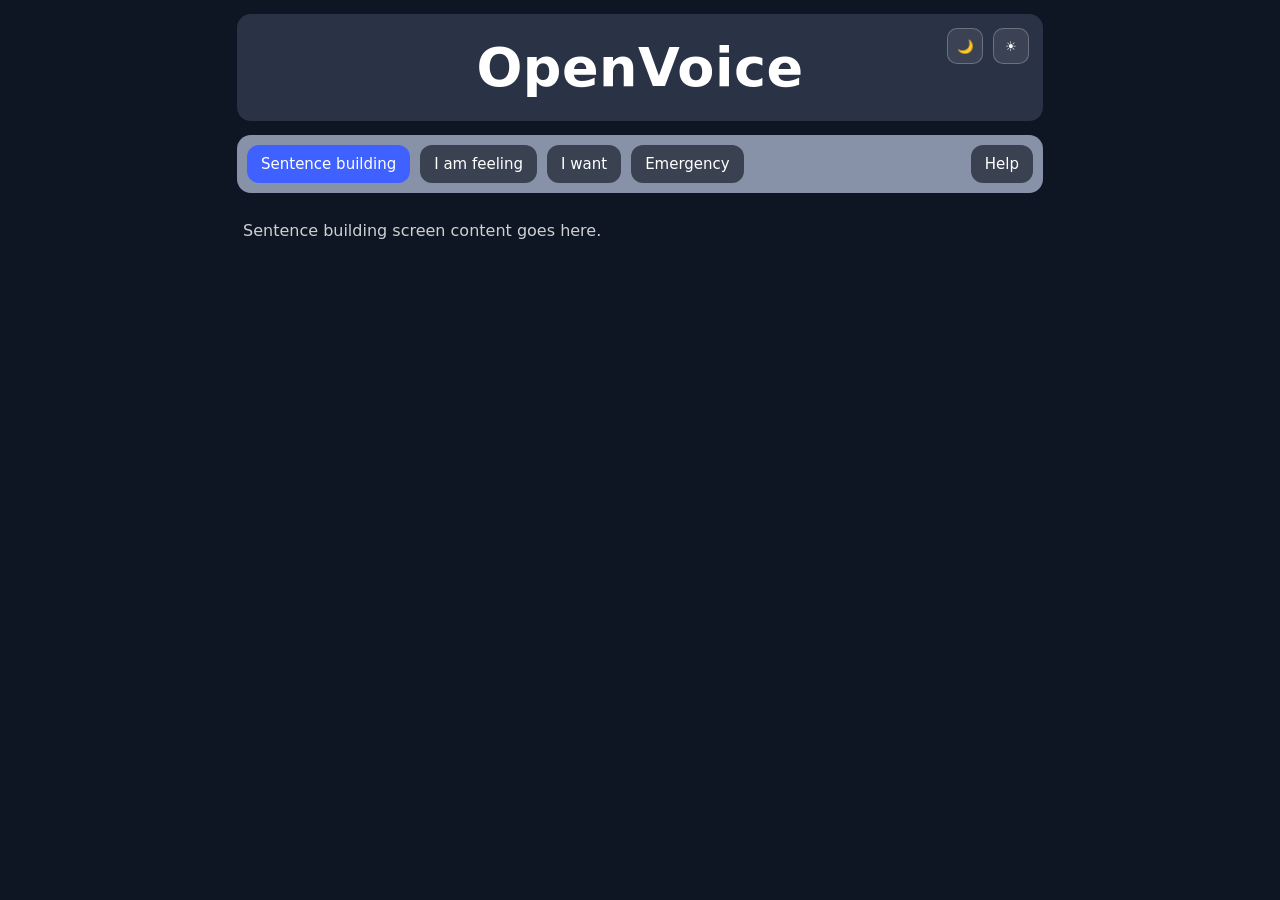
==== index.html @ fa7435d7 "Update index.html" ====
<!DOCTYPE html>
<html lang="en">
<head>
  <meta charset="UTF-8" />
  <meta name="viewport" content="width=device-width, initial-scale=1" />
  <title>OpenVoice – Refined Prototype</title>

  <style>
    * { box-sizing: border-box; font-family: system-ui, sans-serif; }

    body{
      margin:0;
      background:#0f1623;
      color:#fff;
      display:flex;
      justify-content:center;
    }

    .app{
      width:100%;
      max-width:834px; /* iPad Pro 11" portrait */
      min-height:100vh;
      padding:14px;
    }

    /* HEADER (matches your style) */
    .top-bar{
      background:#2a3246;
      border-radius:14px;
      padding:22px 16px;
      text-align:center;
      position:relative;
      margin-bottom:14px;
    }
    .top-bar h1{
      margin:0;
      font-size:54px;
      font-weight:700;
      letter-spacing:.5px;
    }
    .toggle{
      position:absolute;
      right:14px;
      top:14px;
      display:flex;
      gap:10px;
    }
    .toggle button{
      width:36px;
      height:36px;
      border-radius:10px;
      border:1px solid rgba(255,255,255,.25);
      background:rgba(255,255,255,.08);
      color:#fff;
      cursor:pointer;
    }

    /* TABS BAR */
    .tabs-bar{
      background:#8792a8;
      border-radius:14px;
      padding:10px;
      display:flex;
      gap:10px;
      align-items:center;
      margin-bottom:18px;
    }
    .tab{
      display:flex;
      align-items:center;
      gap:8px;
      padding:10px 14px;
      border-radius:12px;
      border:none;
      background:#3a4252;
      color:#fff;
      font-size:15px;
      cursor:pointer;
      white-space:nowrap;
    }
    .tab[aria-selected="true"][data-target="sentence"]{ background:#3f61ff; }
    .tab[aria-selected="true"][data-target="feeling"] { background:#c63d7a; }
    .tab[aria-selected="true"][data-target="want"]    { background:#7c3aed; }
    .tab[aria-selected="true"][data-target="emergency"]{ background:#e2553f; }
    .tab[aria-selected="true"][data-target="help"]    { background:#3a4252; }

    .tabs-bar .spacer{ flex:1; }

    /* SCREENS */
    .screen[hidden]{ display:none; }

    /* WANT GRID */
    .grid{
      display:grid;
      grid-template-columns: repeat(5, 1fr);
      gap:14px;
      padding-top:8px;
    }
    @media (max-width: 740px){ .grid{ grid-template-columns: repeat(4, 1fr);} }
    @media (max-width: 560px){ .grid{ grid-template-columns: repeat(3, 1fr);} }

    .tile{
      border:none;
      border-radius:14px;
      min-height:128px;
      padding:18px 14px;
      cursor:pointer;
      color:#fff;

      display:flex;
      flex-direction:column;
      align-items:center;
      justify-content:center;
      gap:12px;

      box-shadow:0 10px 20px rgba(0,0,0,.35);
    }

    .tile.purple{ background:#7c3aed; }
    .tile.grey{ background:#3a4252; }

    .tile img.icon{
      width: clamp(62px, 7vw, 92px);
      height: clamp(62px, 7vw, 92px);
      object-fit:contain;
      display:block;
      /* makes dark SVG exports show as white (safe for most outline sets) */
      filter: brightness(0) invert(1);
    }

    .tile .label{
      font-size:20px;
      font-weight:500;
      line-height:1.1;
      text-align:center;
    }

    /* EMERGENCY */
    .emergency-row{
      display:grid;
      grid-template-columns: 1fr 1fr;
      gap:22px;
      padding-top:40px;
    }
    @media (max-width: 640px){
      .emergency-row{ grid-template-columns: 1fr; }
    }

    .em-card{
      border:none;
      border-radius:18px;
      overflow:hidden;
      box-shadow:0 18px 28px rgba(0,0,0,.35);
      cursor:pointer;
      min-height:330px;
    }

    .em-911{
      background:#e2553f;
      display:flex;
      flex-direction:column;
      align-items:center;
      justify-content:center;
      gap:18px;
      padding:28px;
    }
    .em-911 img{
      width:120px;
      height:120px;
      object-fit:contain;
      display:block;
      filter: brightness(0) invert(1);
    }
    .em-911 .num{
      font-size:92px;
      font-weight:800;
      line-height:1;
    }

    .em-mom{
      background:#111827;
      display:flex;
      flex-direction:column;
    }
    .em-mom .photo{
      flex:1;
      background:#111827;
    }
    .em-mom .photo img{
      width:100%;
      height:100%;
      object-fit:cover;
      display:block;
    }
    .em-mom .bar{
      background:#e2553f;
      padding:22px 16px;
      text-align:center;
      font-size:52px;
      font-weight:500;
    }
    .em-mom .bar b{ font-weight:900; }

    /* Accessibility */
    button:focus-visible{
      outline:3px solid #fff;
      outline-offset:3px;
    }
  </style>
</head>

<body>
  <div class="app">
    <header class="top-bar">
      <h1>OpenVoice</h1>
      <div class="toggle" aria-hidden="true">
        <button type="button">🌙</button>
        <button type="button">☀️</button>
      </div>
    </header>

    <nav class="tabs-bar" role="tablist" aria-label="Primary navigation">
      <button class="tab" role="tab" aria-selected="true" data-target="sentence" type="button">
        Sentence building
      </button>
      <button class="tab" role="tab" aria-selected="false" data-target="feeling" type="button">
        I am feeling
      </button>
      <button class="tab" role="tab" aria-selected="false" data-target="want" type="button">
        I want
      </button>
      <button class="tab" role="tab" aria-selected="false" data-target="emergency" type="button">
        Emergency
      </button>

      <div class="spacer"></div>

      <button class="tab" role="tab" aria-selected="false" data-target="help" type="button">
        Help
      </button>
    </nav>

    <main>
      <!-- You can paste your Sentence-building screen here -->
      <section class="screen" data-screen="sentence">
        <div style="opacity:.8; padding:10px 6px;">
          Sentence building screen content goes here.
        </div>
      </section>

      <!-- You can paste your Feeling grid here -->
      <section class="screen" data-screen="feeling" hidden>
        <div style="opacity:.8; padding:10px 6px;">
          Feeling screen content goes here.
        </div>
      </section>

      <!-- WANT (matches your screenshot) -->
      <section class="screen" data-screen="want" hidden>
        <div class="grid">
          <button type="button" class="tile purple word" data-word="Bathroom"><span class="label">Bathroom</span></button>
          <button type="button" class="tile purple word" data-word="Help"><span class="label">Help</span></button>
          <button type="button" class="tile purple word" data-word="Water"><span class="label">Water</span></button>
          <button type="button" class="tile purple word" data-word="Food"><span class="label">Food</span></button>
          <button type="button" class="tile purple word" data-word="Break"><span class="label">Break</span></button>

          <button type="button" class="tile purple word" data-word="To talk"><span class="label">To talk</span></button>
          <button type="button" class="tile purple word" data-word="To run"><span class="label">To run</span></button>
          <button type="button" class="tile purple word" data-word="Play"><span class="label">Play</span></button>
          <button type="button" class="tile purple word" data-word="To read"><span class="label">To read</span></button>
          <button type="button" class="tile purple word" data-word="TV"><span class="label">TV</span></button>

          <button type="button" class="tile purple word" data-word="Quiet"><span class="label">Quiet</span></button>
          <button type="button" class="tile purple word" data-word="A hug"><span class="label">A hug</span></button>
          <button type="button" class="tile purple word" data-word="Music"><span class="label">Music</span></button>

          <button type="button" class="tile grey add">
            <span class="label">Add More</span>
          </button>
        </div>
      </section>

      <!-- EMERGENCY (matches your screenshot) -->
      <section class="screen" data-screen="emergency" hidden>
        <div class="emergency-row">
          <button type="button" class="em-card em-911" aria-label="Call 911">
            <!-- expects images/911.svg -->
            <img src="images/911.svg" alt="" />
            <div class="num">911</div>
          </button>

          <button type="button" class="em-card em-mom" aria-label="Call Mom">
            <div class="photo">
              <!-- change this filename to whatever you actually have -->
              <img src="images/Call Mom.jpg" alt="Contact photo" onerror="this.style.display='none'" />
            </div>
            <div class="bar">Call <b>Mom</b></div>
          </button>
        </div>
      </section>

      <section class="screen" data-screen="help" hidden>
        <div style="opacity:.8; padding:10px 6px;">
          Help screen content goes here.
        </div>
      </section>
    </main>
  </div>

  <script>
    // Tabs: show/hide screens
    const tabs = document.querySelectorAll(".tab");
    const screens = document.querySelectorAll(".screen");

    function showScreen(name) {
      screens.forEach(s => s.hidden = (s.dataset.screen !== name));
      tabs.forEach(t => t.setAttribute("aria-selected", String(t.dataset.target === name)));
    }
    tabs.forEach(tab => tab.addEventListener("click", () => showScreen(tab.dataset.target)));

    // Auto-load SVG icons for tiles based on their title (handles spaces!)
    document.querySelectorAll(".word").forEach((btn) => {
      const word = btn.dataset.word;

      const img = document.createElement("img");
      img.className = "icon";

      // IMPORTANT: spaces/special chars need URL encoding for GitHub Pages
      const safeName = encodeURIComponent(word);
      img.src = `images/${safeName}.svg`;

      img.alt = "";

      img.onerror = () => img.remove();

      // Insert icon above label
      btn.prepend(img);
    });
  </script>
</body>
</html>
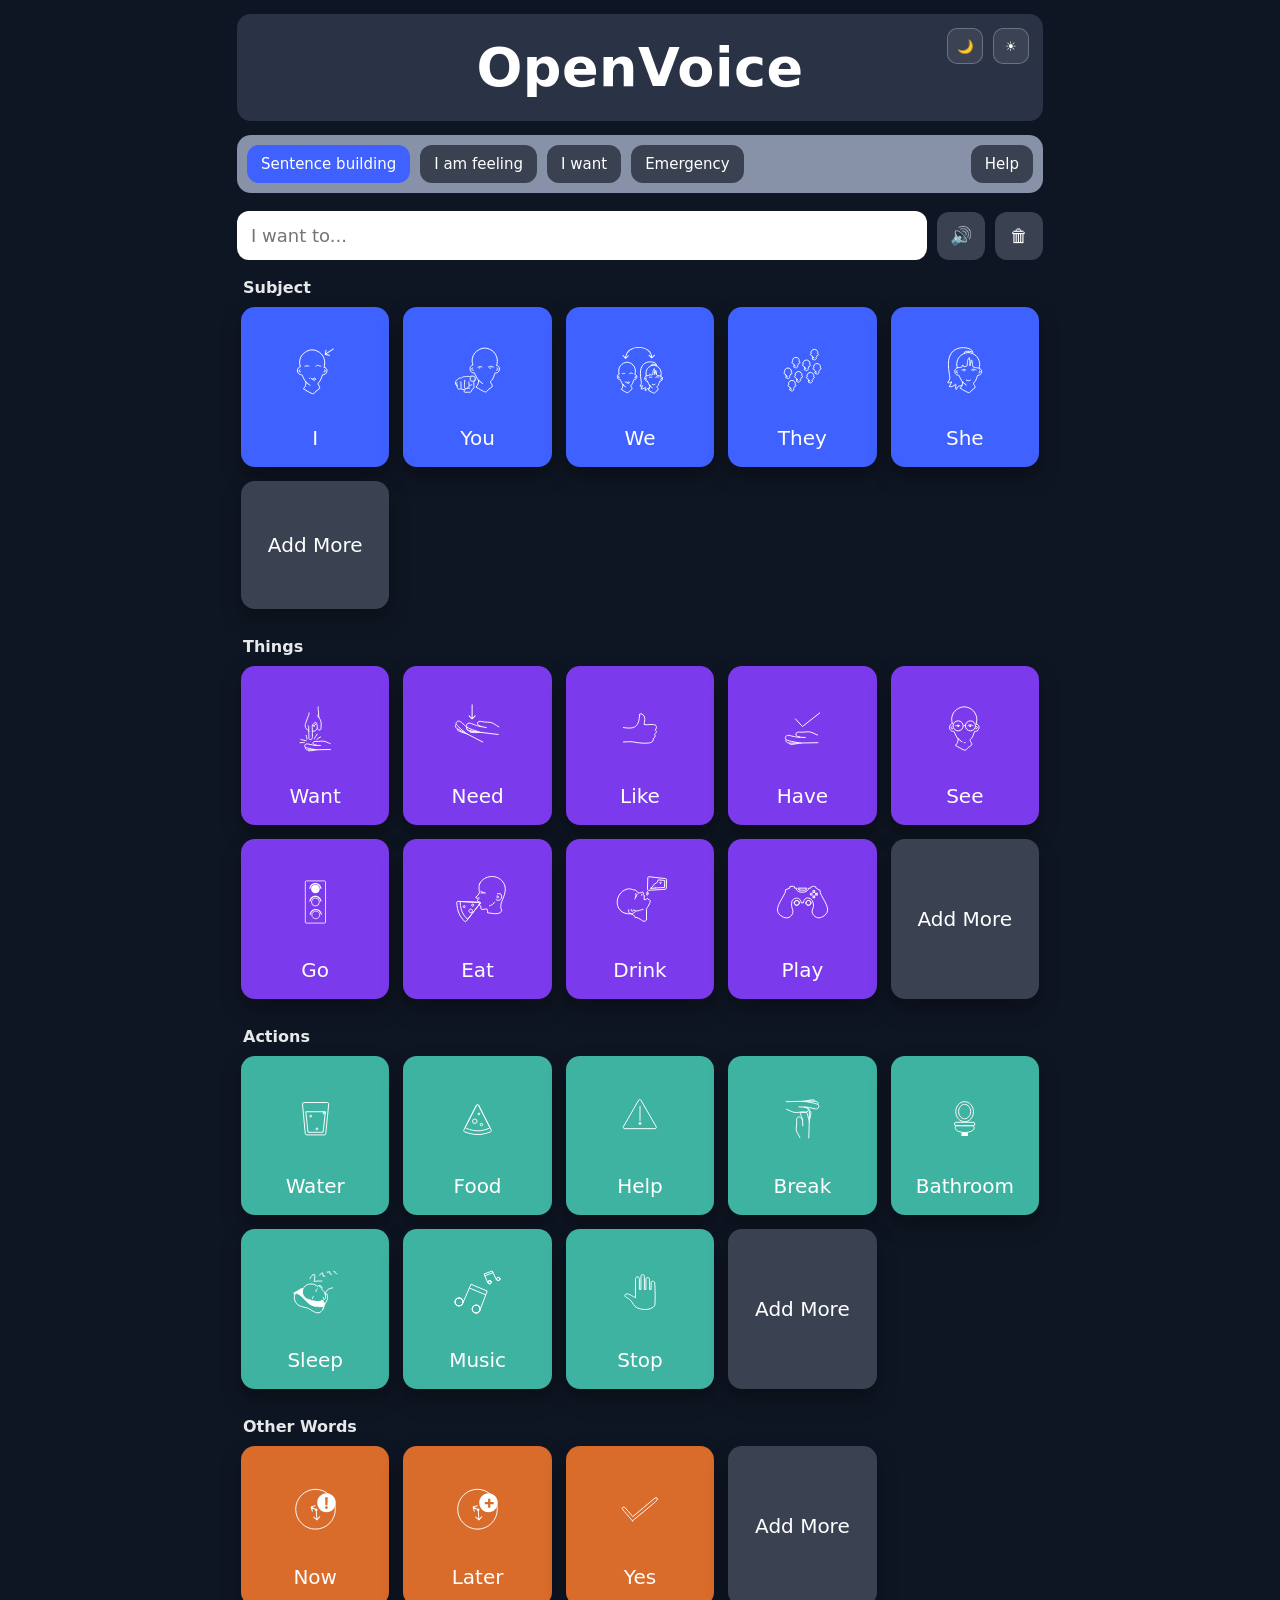
==== commit 55316018: "Update index.html" ====
--- a/index.html
+++ b/index.html
@@ -23,7 +23,7 @@
       padding:14px;
     }
 
-    /* HEADER (matches your style) */
+    /* HEADER */
     .top-bar{
       background:#2a3246;
       border-radius:14px;
@@ -78,27 +78,64 @@
       cursor:pointer;
       white-space:nowrap;
     }
-    .tab[aria-selected="true"][data-target="sentence"]{ background:#3f61ff; }
-    .tab[aria-selected="true"][data-target="feeling"] { background:#c63d7a; }
-    .tab[aria-selected="true"][data-target="want"]    { background:#7c3aed; }
+    .tab[aria-selected="true"][data-target="sentence"] { background:#3f61ff; }
+    .tab[aria-selected="true"][data-target="feeling"]  { background:#c63d7a; }
+    .tab[aria-selected="true"][data-target="want"]     { background:#7c3aed; }
     .tab[aria-selected="true"][data-target="emergency"]{ background:#e2553f; }
-    .tab[aria-selected="true"][data-target="help"]    { background:#3a4252; }
+    .tab[aria-selected="true"][data-target="help"]     { background:#3a4252; }
 
     .tabs-bar .spacer{ flex:1; }
+
+    /* Sentence bar (only shown on Sentence building screen) */
+    .sentence-bar{
+      display:flex;
+      gap:10px;
+      margin: 6px 0 18px;
+      align-items:center;
+    }
+    .sentence-bar[hidden]{ display:none; }
+
+    .sentence-bar input{
+      flex:1;
+      padding:14px 14px;
+      border-radius:12px;
+      border:none;
+      font-size:18px;
+      outline:none;
+    }
+    .sentence-bar button{
+      width:48px;
+      height:48px;
+      border-radius:12px;
+      border:none;
+      background:#3a4252;
+      color:#fff;
+      font-size:18px;
+      cursor:pointer;
+    }
+
+    /* SECTION HEADERS */
+    h2{
+      margin: 18px 6px 10px;
+      font-size:16px;
+      opacity:.9;
+      font-weight:600;
+    }
 
     /* SCREENS */
     .screen[hidden]{ display:none; }
 
-    /* WANT GRID */
+    /* GRID */
     .grid{
       display:grid;
       grid-template-columns: repeat(5, 1fr);
       gap:14px;
-      padding-top:8px;
+      padding: 0 4px 10px;
     }
     @media (max-width: 740px){ .grid{ grid-template-columns: repeat(4, 1fr);} }
     @media (max-width: 560px){ .grid{ grid-template-columns: repeat(3, 1fr);} }
 
+    /* TILE */
     .tile{
       border:none;
       border-radius:14px;
@@ -116,15 +153,13 @@
       box-shadow:0 10px 20px rgba(0,0,0,.35);
     }
 
-    .tile.purple{ background:#7c3aed; }
-    .tile.grey{ background:#3a4252; }
-
     .tile img.icon{
       width: clamp(62px, 7vw, 92px);
       height: clamp(62px, 7vw, 92px);
       object-fit:contain;
       display:block;
-      /* makes dark SVG exports show as white (safe for most outline sets) */
+
+      /* Most outline SVG exports are black; this makes them appear white */
       filter: brightness(0) invert(1);
     }
 
@@ -135,16 +170,22 @@
       text-align:center;
     }
 
+    /* TILE COLORS */
+    .blue   { background:#3f61ff; }
+    .pink   { background:#c63d7a; }
+    .purple { background:#7c3aed; }
+    .green  { background:#3fb3a2; }
+    .orange { background:#d96b2b; }
+    .grey   { background:#3a4252; }
+
     /* EMERGENCY */
     .emergency-row{
       display:grid;
       grid-template-columns: 1fr 1fr;
       gap:22px;
-      padding-top:40px;
-    }
-    @media (max-width: 640px){
-      .emergency-row{ grid-template-columns: 1fr; }
-    }
+      padding: 28px 4px 10px;
+    }
+    @media (max-width: 640px){ .emergency-row{ grid-template-columns: 1fr; } }
 
     .em-card{
       border:none;
@@ -201,8 +242,8 @@
     }
     .em-mom .bar b{ font-weight:900; }
 
-    /* Accessibility */
-    button:focus-visible{
+    /* Focus */
+    button:focus-visible, input:focus-visible{
       outline:3px solid #fff;
       outline-offset:3px;
     }
@@ -220,42 +261,84 @@
     </header>
 
     <nav class="tabs-bar" role="tablist" aria-label="Primary navigation">
-      <button class="tab" role="tab" aria-selected="true" data-target="sentence" type="button">
-        Sentence building
-      </button>
-      <button class="tab" role="tab" aria-selected="false" data-target="feeling" type="button">
-        I am feeling
-      </button>
-      <button class="tab" role="tab" aria-selected="false" data-target="want" type="button">
-        I want
-      </button>
-      <button class="tab" role="tab" aria-selected="false" data-target="emergency" type="button">
-        Emergency
-      </button>
-
+      <button class="tab" role="tab" aria-selected="true" data-target="sentence" type="button">Sentence building</button>
+      <button class="tab" role="tab" aria-selected="false" data-target="feeling" type="button">I am feeling</button>
+      <button class="tab" role="tab" aria-selected="false" data-target="want" type="button">I want</button>
+      <button class="tab" role="tab" aria-selected="false" data-target="emergency" type="button">Emergency</button>
       <div class="spacer"></div>
-
-      <button class="tab" role="tab" aria-selected="false" data-target="help" type="button">
-        Help
-      </button>
+      <button class="tab" role="tab" aria-selected="false" data-target="help" type="button">Help</button>
     </nav>
 
+    <!-- Sentence bar (only appears on Sentence building screen) -->
+    <div class="sentence-bar" id="sentenceBar">
+      <input id="sentence" placeholder="I want to..." aria-label="Sentence output" />
+      <button type="button" id="speakBtn" aria-label="Speak sentence">🔊</button>
+      <button type="button" id="clearBtn" aria-label="Clear sentence">🗑</button>
+    </div>
+
     <main>
-      <!-- You can paste your Sentence-building screen here -->
+      <!-- ✅ SENTENCE BUILDING -->
       <section class="screen" data-screen="sentence">
-        <div style="opacity:.8; padding:10px 6px;">
-          Sentence building screen content goes here.
+        <h2>Subject</h2>
+        <div class="grid">
+          <button type="button" class="tile blue word" data-word="I"><span class="label">I</span></button>
+          <button type="button" class="tile blue word" data-word="You"><span class="label">You</span></button>
+          <button type="button" class="tile blue word" data-word="We"><span class="label">We</span></button>
+          <button type="button" class="tile blue word" data-word="They"><span class="label">They</span></button>
+          <button type="button" class="tile blue word" data-word="She"><span class="label">She</span></button>
+          <button type="button" class="tile grey"><span class="label">Add More</span></button>
+        </div>
+
+        <h2>Things</h2>
+        <div class="grid">
+          <button type="button" class="tile purple word" data-word="Want"><span class="label">Want</span></button>
+          <button type="button" class="tile purple word" data-word="Need"><span class="label">Need</span></button>
+          <button type="button" class="tile purple word" data-word="Like"><span class="label">Like</span></button>
+          <button type="button" class="tile purple word" data-word="Have"><span class="label">Have</span></button>
+          <button type="button" class="tile purple word" data-word="See"><span class="label">See</span></button>
+          <button type="button" class="tile purple word" data-word="Go"><span class="label">Go</span></button>
+          <button type="button" class="tile purple word" data-word="Eat"><span class="label">Eat</span></button>
+          <button type="button" class="tile purple word" data-word="Drink"><span class="label">Drink</span></button>
+          <button type="button" class="tile purple word" data-word="Play"><span class="label">Play</span></button>
+          <button type="button" class="tile grey"><span class="label">Add More</span></button>
+        </div>
+
+        <h2>Actions</h2>
+        <div class="grid">
+          <button type="button" class="tile green word" data-word="Water"><span class="label">Water</span></button>
+          <button type="button" class="tile green word" data-word="Food"><span class="label">Food</span></button>
+          <button type="button" class="tile green word" data-word="Help"><span class="label">Help</span></button>
+          <button type="button" class="tile green word" data-word="Break"><span class="label">Break</span></button>
+          <button type="button" class="tile green word" data-word="Bathroom"><span class="label">Bathroom</span></button>
+          <button type="button" class="tile green word" data-word="Sleep"><span class="label">Sleep</span></button>
+          <button type="button" class="tile green word" data-word="Music"><span class="label">Music</span></button>
+          <button type="button" class="tile green word" data-word="Stop"><span class="label">Stop</span></button>
+          <button type="button" class="tile grey"><span class="label">Add More</span></button>
+        </div>
+
+        <h2>Other Words</h2>
+        <div class="grid">
+          <button type="button" class="tile orange word" data-word="Now"><span class="label">Now</span></button>
+          <button type="button" class="tile orange word" data-word="Later"><span class="label">Later</span></button>
+          <button type="button" class="tile orange word" data-word="Yes"><span class="label">Yes</span></button>
+          <button type="button" class="tile grey"><span class="label">Add More</span></button>
         </div>
       </section>
 
-      <!-- You can paste your Feeling grid here -->
+      <!-- ✅ FEELING -->
       <section class="screen" data-screen="feeling" hidden>
-        <div style="opacity:.8; padding:10px 6px;">
-          Feeling screen content goes here.
+        <div class="grid">
+          <button type="button" class="tile pink feeling" data-feel="Sleepy"><span class="label">Sleepy</span></button>
+          <button type="button" class="tile pink feeling" data-feel="Happy"><span class="label">Happy</span></button>
+          <button type="button" class="tile pink feeling" data-feel="Sad"><span class="label">Sad</span></button>
+          <button type="button" class="tile pink feeling" data-feel="Mad"><span class="label">Mad</span></button>
+          <button type="button" class="tile pink feeling" data-feel="Surprised"><span class="label">Surprised</span></button>
+          <button type="button" class="tile pink feeling" data-feel="Confused"><span class="label">Confused</span></button>
+          <button type="button" class="tile grey"><span class="label">Add More</span></button>
         </div>
       </section>
 
-      <!-- WANT (matches your screenshot) -->
+      <!-- ✅ I WANT (your screenshot layout) -->
       <section class="screen" data-screen="want" hidden>
         <div class="grid">
           <button type="button" class="tile purple word" data-word="Bathroom"><span class="label">Bathroom</span></button>
@@ -274,13 +357,11 @@
           <button type="button" class="tile purple word" data-word="A hug"><span class="label">A hug</span></button>
           <button type="button" class="tile purple word" data-word="Music"><span class="label">Music</span></button>
 
-          <button type="button" class="tile grey add">
-            <span class="label">Add More</span>
-          </button>
+          <button type="button" class="tile grey"><span class="label">Add More</span></button>
         </div>
       </section>
 
-      <!-- EMERGENCY (matches your screenshot) -->
+      <!-- ✅ EMERGENCY (your screenshot layout) -->
       <section class="screen" data-screen="emergency" hidden>
         <div class="emergency-row">
           <button type="button" class="em-card em-911" aria-label="Call 911">
@@ -291,7 +372,7 @@
 
           <button type="button" class="em-card em-mom" aria-label="Call Mom">
             <div class="photo">
-              <!-- change this filename to whatever you actually have -->
+              <!-- use any photo name you have; this will hide if missing -->
               <img src="images/Call Mom.jpg" alt="Contact photo" onerror="this.style.display='none'" />
             </div>
             <div class="bar">Call <b>Mom</b></div>
@@ -299,42 +380,92 @@
         </div>
       </section>
 
+      <!-- ✅ HELP -->
       <section class="screen" data-screen="help" hidden>
-        <div style="opacity:.8; padding:10px 6px;">
-          Help screen content goes here.
+        <div style="opacity:.9; padding: 8px 6px;">
+          <h2>Help</h2>
+          <p style="margin:8px 0 0; opacity:.85;">
+            Tap a tile to build a message. Use 🔊 to speak. Use 🗑 to clear.
+          </p>
         </div>
       </section>
     </main>
   </div>
 
   <script>
-    // Tabs: show/hide screens
+    // ---- Tabs: show/hide screens ----
     const tabs = document.querySelectorAll(".tab");
     const screens = document.querySelectorAll(".screen");
+    const sentenceBar = document.getElementById("sentenceBar");
 
     function showScreen(name) {
       screens.forEach(s => s.hidden = (s.dataset.screen !== name));
       tabs.forEach(t => t.setAttribute("aria-selected", String(t.dataset.target === name)));
-    }
+
+      // Sentence bar only on Sentence screen (matches your screenshots)
+      sentenceBar.hidden = (name !== "sentence");
+    }
+
     tabs.forEach(tab => tab.addEventListener("click", () => showScreen(tab.dataset.target)));
 
-    // Auto-load SVG icons for tiles based on their title (handles spaces!)
+    // ---- Sentence input + speech ----
+    const input = document.getElementById("sentence");
+
+    function addToSentence(text) {
+      input.value += (input.value ? " " : "") + text;
+    }
+
+    document.getElementById("clearBtn").addEventListener("click", () => {
+      input.value = "";
+    });
+
+    document.getElementById("speakBtn").addEventListener("click", () => {
+      const text = input.value.trim();
+      if (!text) return;
+      window.speechSynthesis.cancel();
+      window.speechSynthesis.speak(new SpeechSynthesisUtterance(text));
+    });
+
+    // ---- Auto-load SVG icons for all .word tiles (handles spaces safely) ----
     document.querySelectorAll(".word").forEach((btn) => {
       const word = btn.dataset.word;
-
       const img = document.createElement("img");
       img.className = "icon";
 
-      // IMPORTANT: spaces/special chars need URL encoding for GitHub Pages
-      const safeName = encodeURIComponent(word);
-      img.src = `images/${safeName}.svg`;
-
+      // IMPORTANT: supports filenames like "To talk.svg" and "A hug.svg"
+      img.src = `images/${encodeURIComponent(word)}.svg`;
       img.alt = "";
-
       img.onerror = () => img.remove();
 
-      // Insert icon above label
       btn.prepend(img);
+
+      // Only Sentence building should add words (so Want can be just “action tiles” visually)
+      btn.addEventListener("click", () => {
+        // If you want Want tiles to also build a sentence, remove this if-check.
+        const currentScreen = [...screens].find(s => !s.hidden)?.dataset.screen;
+        if (currentScreen === "sentence") addToSentence(word);
+      });
+    });
+
+    // ---- Feeling icons + behavior ----
+    document.querySelectorAll(".feeling").forEach((btn) => {
+      const feeling = btn.dataset.feel;
+
+      // add SVG icon using the SAME title rule
+      const img = document.createElement("img");
+      img.className = "icon";
+      img.src = `images/${encodeURIComponent(feeling)}.svg`;
+      img.alt = "";
+      img.onerror = () => img.remove();
+      btn.prepend(img);
+
+      // clicking a feeling sets a phrase (refined prototype behavior)
+      btn.addEventListener("click", () => {
+        input.value = `I am feeling ${feeling}`;
+        // optional: speak immediately (comment out if you don’t want auto-speak)
+        // window.speechSynthesis.cancel();
+        // window.speechSynthesis.speak(new SpeechSynthesisUtterance(input.value));
+      });
     });
   </script>
 </body>
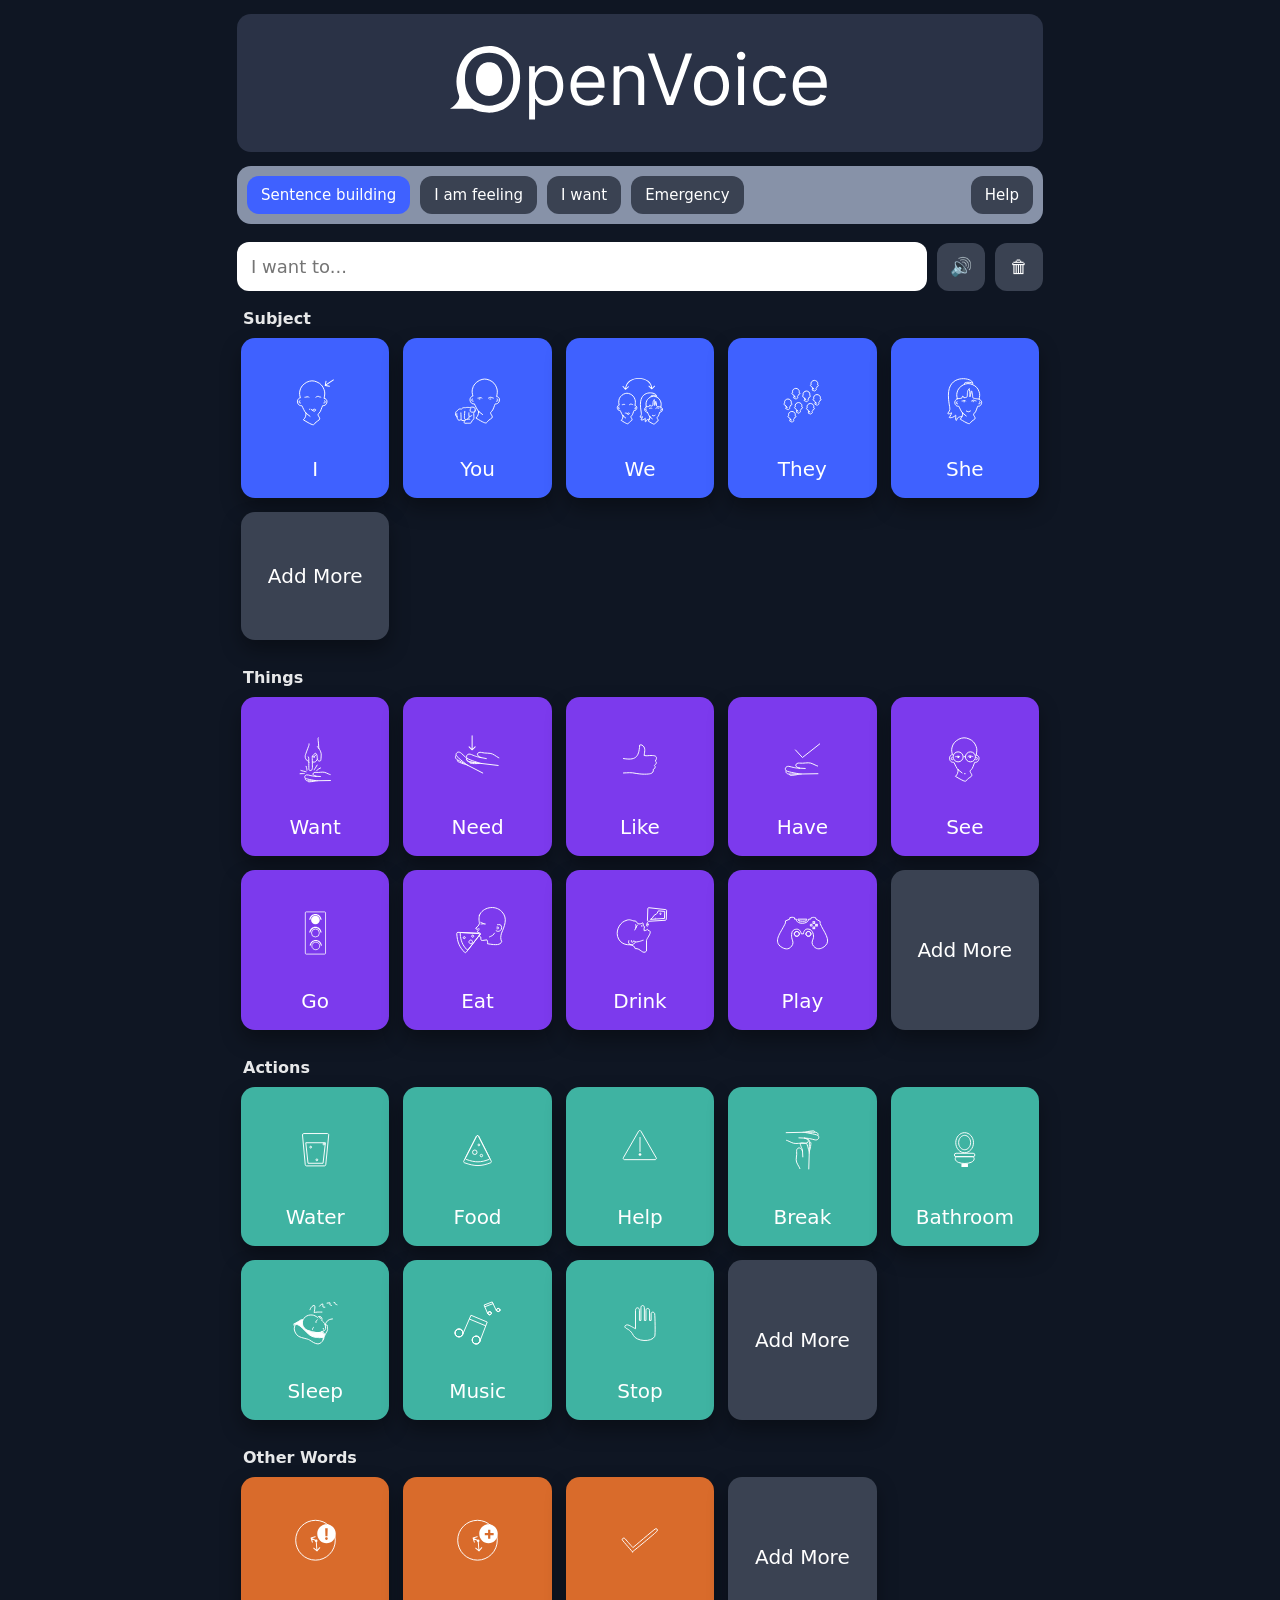
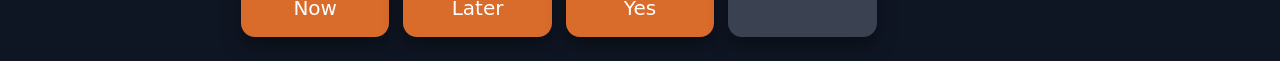
==== commit 84adf227: "Update index.html" ====
--- a/index.html
+++ b/index.html
@@ -252,13 +252,12 @@
 
 <body>
   <div class="app">
-    <header class="top-bar">
-      <h1>OpenVoice</h1>
-      <div class="toggle" aria-hidden="true">
-        <button type="button">🌙</button>
-        <button type="button">☀️</button>
-      </div>
-    </header>
+   <header class="top-bar">
+  <img 
+    src="images/Header.svg"
+    alt="OpenVoice"
+    class="header-logo"/>
+</header>
 
     <nav class="tabs-bar" role="tablist" aria-label="Primary navigation">
       <button class="tab" role="tab" aria-selected="true" data-target="sentence" type="button">Sentence building</button>
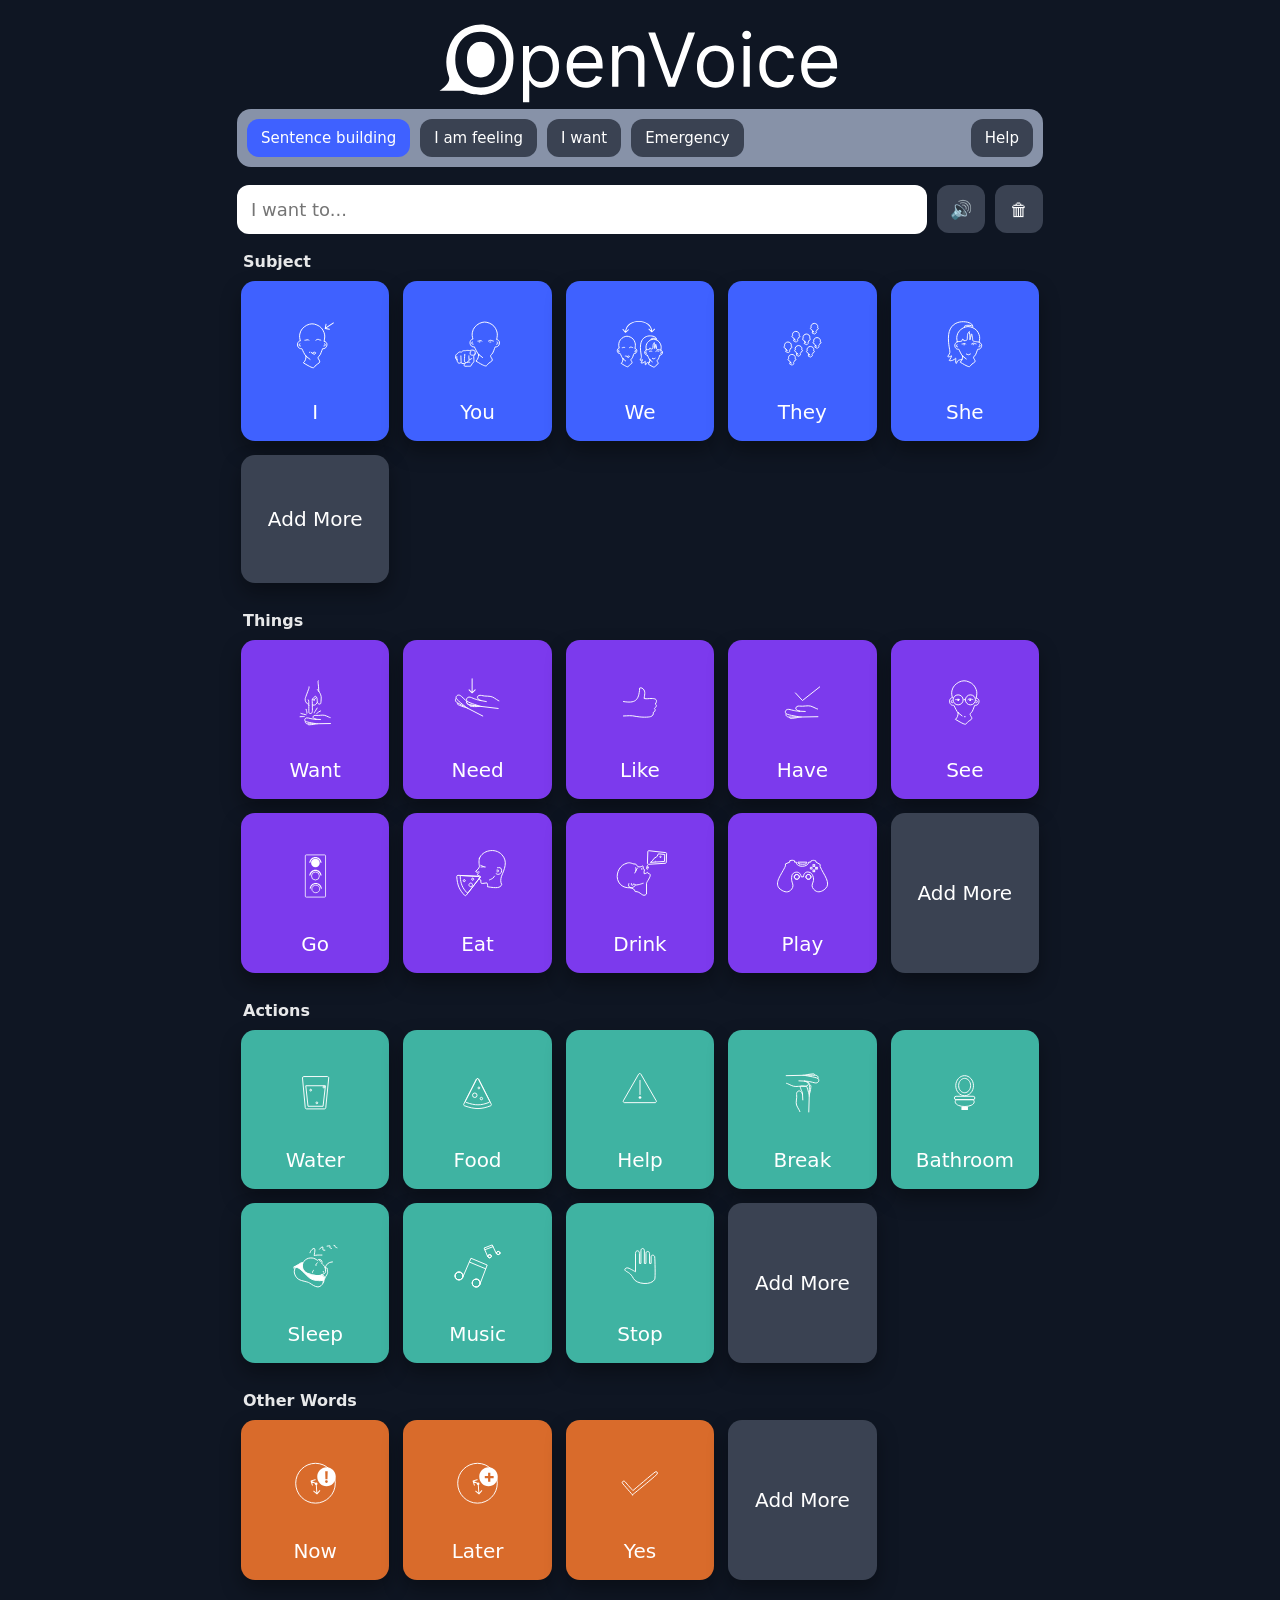
==== commit 078d4a80: "Update index.html" ====
--- a/index.html
+++ b/index.html
@@ -24,20 +24,15 @@
     }
 
     /* HEADER */
-    .top-bar{
-      background:#2a3246;
-      border-radius:14px;
-      padding:22px 16px;
-      text-align:center;
-      position:relative;
-      margin-bottom:14px;
-    }
-    .top-bar h1{
-      margin:0;
-      font-size:54px;
-      font-weight:700;
-      letter-spacing:.5px;
-    }
+    /* ---------- HEADER LOGO ---------- */
+.header-logo {
+  width: 100%;
+  max-width: 420px;   /* visual match for iPad Pro */
+  height: auto;
+  display: block;
+  margin: 0 auto;
+}
+
     .toggle{
       position:absolute;
       right:14px;
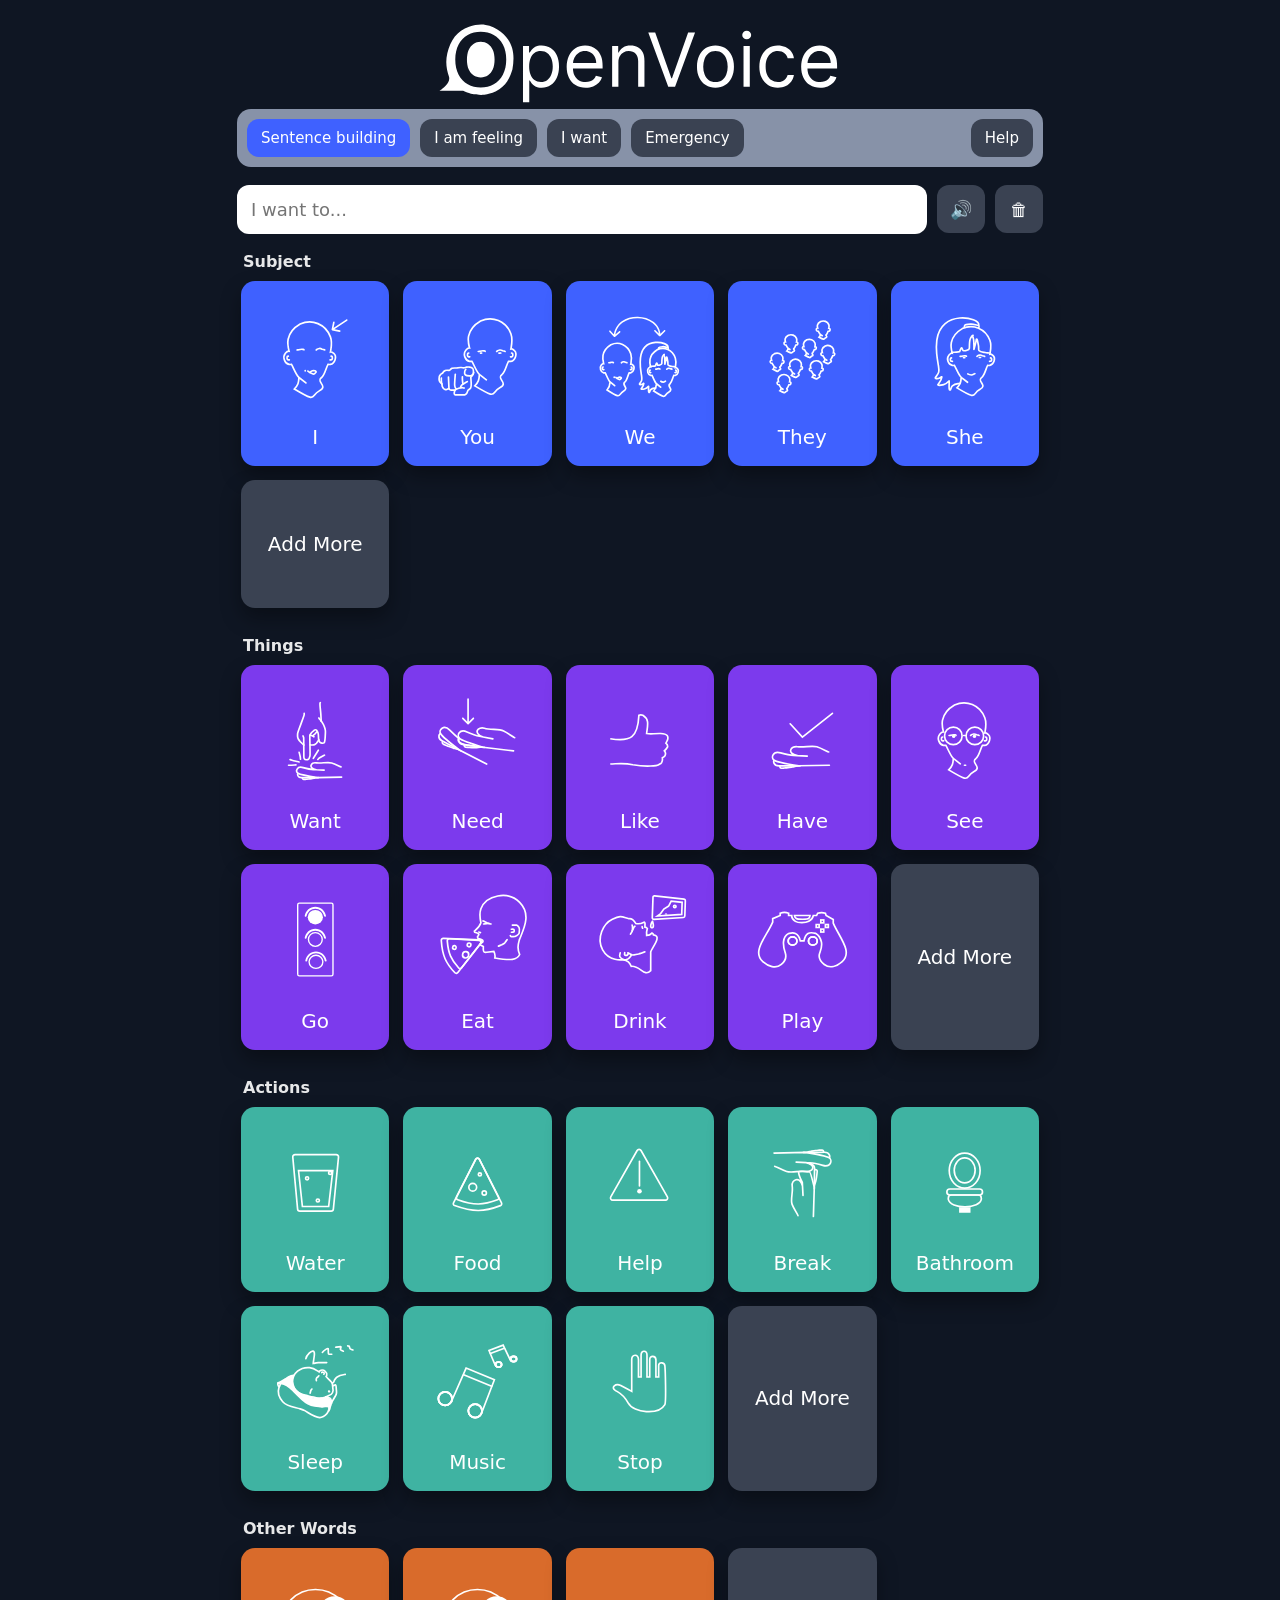
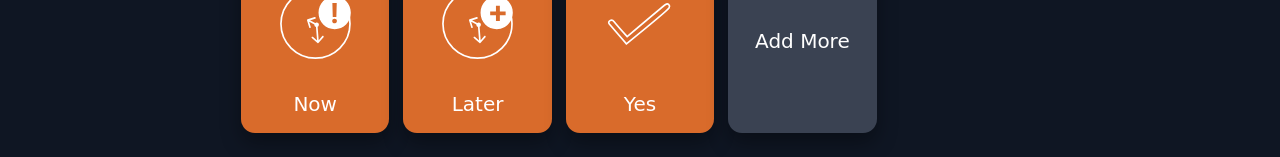
==== commit db19f821: "Update index.html" ====
--- a/index.html
+++ b/index.html
@@ -148,15 +148,14 @@
       box-shadow:0 10px 20px rgba(0,0,0,.35);
     }
 
-    .tile img.icon{
-      width: clamp(62px, 7vw, 92px);
-      height: clamp(62px, 7vw, 92px);
-      object-fit:contain;
-      display:block;
-
-      /* Most outline SVG exports are black; this makes them appear white */
-      filter: brightness(0) invert(1);
-    }
+    .tile img.icon {
+  width: clamp(72px, 9vw, 120px);
+  height: clamp(72px, 9vw, 120px);
+  object-fit: contain;
+  transform: scale(1.35);
+  transform-origin: center;
+}
+
 
     .tile .label{
       font-size:20px;
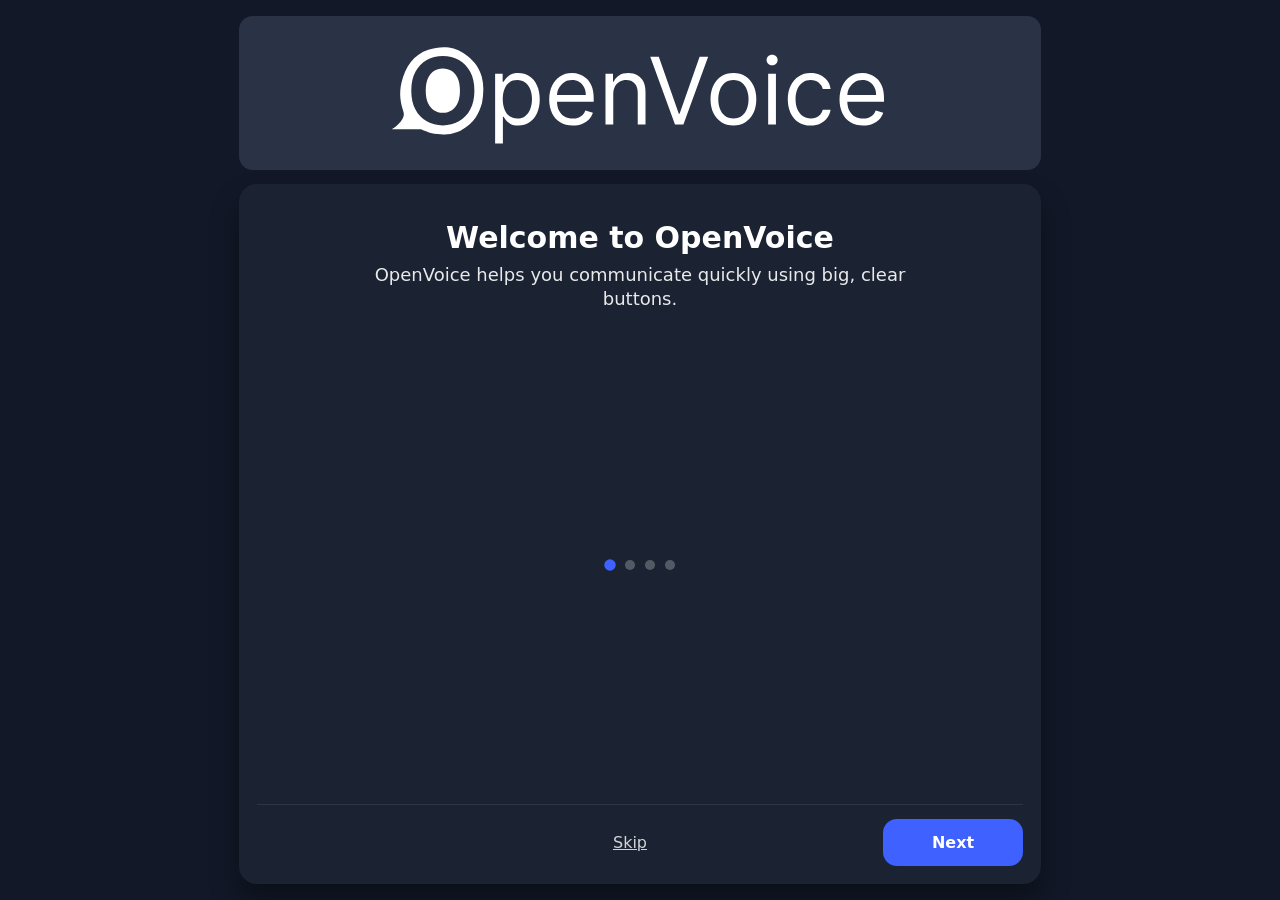
==== commit 34873c30: "Update and rename onboarding.html to index.html" ====
--- a/index.html
+++ b/index.html
@@ -3,463 +3,300 @@
 <head>
   <meta charset="UTF-8" />
   <meta name="viewport" content="width=device-width, initial-scale=1" />
-  <title>OpenVoice – Refined Prototype</title>
+  <title>OpenVoice – Onboarding</title>
 
   <style>
     * { box-sizing: border-box; font-family: system-ui, sans-serif; }
 
-    body{
-      margin:0;
-      background:#0f1623;
-      color:#fff;
-      display:flex;
-      justify-content:center;
-    }
-
-    .app{
-      width:100%;
-      max-width:834px; /* iPad Pro 11" portrait */
-      min-height:100vh;
-      padding:14px;
-    }
-
-    /* HEADER */
-    /* ---------- HEADER LOGO ---------- */
-.header-logo {
-  width: 100%;
-  max-width: 420px;   /* visual match for iPad Pro */
-  height: auto;
-  display: block;
-  margin: 0 auto;
-}
-
-    .toggle{
-      position:absolute;
-      right:14px;
-      top:14px;
-      display:flex;
-      gap:10px;
-    }
-    .toggle button{
-      width:36px;
-      height:36px;
-      border-radius:10px;
-      border:1px solid rgba(255,255,255,.25);
-      background:rgba(255,255,255,.08);
-      color:#fff;
-      cursor:pointer;
-    }
-
-    /* TABS BAR */
-    .tabs-bar{
-      background:#8792a8;
-      border-radius:14px;
-      padding:10px;
-      display:flex;
-      gap:10px;
-      align-items:center;
-      margin-bottom:18px;
-    }
-    .tab{
-      display:flex;
-      align-items:center;
-      gap:8px;
-      padding:10px 14px;
-      border-radius:12px;
-      border:none;
-      background:#3a4252;
-      color:#fff;
-      font-size:15px;
-      cursor:pointer;
-      white-space:nowrap;
-    }
-    .tab[aria-selected="true"][data-target="sentence"] { background:#3f61ff; }
-    .tab[aria-selected="true"][data-target="feeling"]  { background:#c63d7a; }
-    .tab[aria-selected="true"][data-target="want"]     { background:#7c3aed; }
-    .tab[aria-selected="true"][data-target="emergency"]{ background:#e2553f; }
-    .tab[aria-selected="true"][data-target="help"]     { background:#3a4252; }
-
-    .tabs-bar .spacer{ flex:1; }
-
-    /* Sentence bar (only shown on Sentence building screen) */
-    .sentence-bar{
-      display:flex;
-      gap:10px;
-      margin: 6px 0 18px;
-      align-items:center;
-    }
-    .sentence-bar[hidden]{ display:none; }
-
-    .sentence-bar input{
-      flex:1;
-      padding:14px 14px;
-      border-radius:12px;
-      border:none;
-      font-size:18px;
-      outline:none;
-    }
-    .sentence-bar button{
-      width:48px;
-      height:48px;
-      border-radius:12px;
-      border:none;
-      background:#3a4252;
-      color:#fff;
-      font-size:18px;
-      cursor:pointer;
-    }
-
-    /* SECTION HEADERS */
-    h2{
-      margin: 18px 6px 10px;
-      font-size:16px;
-      opacity:.9;
-      font-weight:600;
-    }
-
-    /* SCREENS */
-    .screen[hidden]{ display:none; }
-
-    /* GRID */
-    .grid{
-      display:grid;
-      grid-template-columns: repeat(5, 1fr);
-      gap:14px;
-      padding: 0 4px 10px;
-    }
-    @media (max-width: 740px){ .grid{ grid-template-columns: repeat(4, 1fr);} }
-    @media (max-width: 560px){ .grid{ grid-template-columns: repeat(3, 1fr);} }
-
-    /* TILE */
-    .tile{
-      border:none;
-      border-radius:14px;
-      min-height:128px;
-      padding:18px 14px;
-      cursor:pointer;
-      color:#fff;
-
-      display:flex;
-      flex-direction:column;
-      align-items:center;
-      justify-content:center;
-      gap:12px;
-
-      box-shadow:0 10px 20px rgba(0,0,0,.35);
-    }
-
-    .tile img.icon {
-  width: clamp(72px, 9vw, 120px);
-  height: clamp(72px, 9vw, 120px);
-  object-fit: contain;
-  transform: scale(1.35);
-  transform-origin: center;
-}
-
-
-    .tile .label{
-      font-size:20px;
-      font-weight:500;
-      line-height:1.1;
-      text-align:center;
-    }
-
-    /* TILE COLORS */
-    .blue   { background:#3f61ff; }
-    .pink   { background:#c63d7a; }
-    .purple { background:#7c3aed; }
-    .green  { background:#3fb3a2; }
-    .orange { background:#d96b2b; }
-    .grey   { background:#3a4252; }
-
-    /* EMERGENCY */
-    .emergency-row{
-      display:grid;
-      grid-template-columns: 1fr 1fr;
-      gap:22px;
-      padding: 28px 4px 10px;
-    }
-    @media (max-width: 640px){ .emergency-row{ grid-template-columns: 1fr; } }
-
-    .em-card{
-      border:none;
-      border-radius:18px;
-      overflow:hidden;
-      box-shadow:0 18px 28px rgba(0,0,0,.35);
-      cursor:pointer;
-      min-height:330px;
-    }
-
-    .em-911{
-      background:#e2553f;
-      display:flex;
-      flex-direction:column;
-      align-items:center;
-      justify-content:center;
-      gap:18px;
-      padding:28px;
-    }
-    .em-911 img{
-      width:120px;
-      height:120px;
-      object-fit:contain;
-      display:block;
-      filter: brightness(0) invert(1);
-    }
-    .em-911 .num{
-      font-size:92px;
-      font-weight:800;
-      line-height:1;
-    }
-
-    .em-mom{
-      background:#111827;
-      display:flex;
-      flex-direction:column;
-    }
-    .em-mom .photo{
-      flex:1;
-      background:#111827;
-    }
-    .em-mom .photo img{
-      width:100%;
-      height:100%;
-      object-fit:cover;
-      display:block;
-    }
-    .em-mom .bar{
-      background:#e2553f;
-      padding:22px 16px;
-      text-align:center;
-      font-size:52px;
-      font-weight:500;
-    }
-    .em-mom .bar b{ font-weight:900; }
-
-    /* Focus */
-    button:focus-visible, input:focus-visible{
-      outline:3px solid #fff;
-      outline-offset:3px;
+    body {
+      margin: 0;
+      background: #121827;
+      color: #fff;
+      display: flex;
+      justify-content: center;
+    }
+
+    .app {
+      width: 100%;
+      max-width: 834px; /* iPad Pro 11" portrait width */
+      min-height: 100vh;
+      padding: 16px;
+      display: flex;
+      flex-direction: column;
+      gap: 14px;
+    }
+
+    /* Header to match app */
+    .top-bar {
+      background: #2a3246;
+      padding: 18px 16px;
+      border-radius: 14px;
+      text-align: center;
+    }
+
+    .header-logo {
+      width: 100%;
+      max-width: 520px;
+      height: auto;
+      display: block;
+      margin: 0 auto;
+    }
+
+    /* Card */
+    .card {
+      background: #1b2332;
+      border-radius: 18px;
+      padding: 18px;
+      flex: 1;
+      display: flex;
+      flex-direction: column;
+      justify-content: space-between;
+      box-shadow: 0 18px 28px rgba(0,0,0,.35);
+    }
+
+    /* Step content */
+    .step {
+      display: none;
+      text-align: center;
+      padding: 8px 6px 0;
+    }
+    .step.active { display: block; }
+
+    .title {
+      font-size: clamp(22px, 2.6vw, 30px);
+      margin: 10px 0 8px;
+      font-weight: 700;
+    }
+
+    .desc {
+      margin: 0 auto 14px;
+      max-width: 560px;
+      font-size: clamp(14px, 1.8vw, 18px);
+      opacity: 0.9;
+      line-height: 1.35;
+    }
+
+    /* Visual area */
+    .visual {
+      margin: 14px auto 10px;
+      width: min(620px, 100%);
+      border-radius: 16px;
+      overflow: hidden;
+      background: #121827;
+      box-shadow: inset 0 0 0 1px rgba(255,255,255,.06);
+    }
+
+    .visual img {
+      width: 100%;
+      height: auto;
+      display: block;
+    }
+
+    /* Dots */
+    .dots {
+      display: flex;
+      justify-content: center;
+      gap: 10px;
+      margin: 12px 0 2px;
+    }
+
+    .dot {
+      width: 10px;
+      height: 10px;
+      border-radius: 999px;
+      background: rgba(255,255,255,.25);
+    }
+    .dot.active {
+      background: #3f61ff;
+      transform: scale(1.15);
+    }
+
+    /* Nav buttons */
+    .nav {
+      display: flex;
+      gap: 12px;
+      justify-content: space-between;
+      padding-top: 14px;
+      border-top: 1px solid rgba(255,255,255,.08);
+      margin-top: 10px;
+    }
+
+    button {
+      border: none;
+      border-radius: 14px;
+      padding: 14px 18px;
+      font-size: 16px;
+      cursor: pointer;
+      color: #fff;
+    }
+
+    .btn-secondary {
+      background: #3a4252;
+      min-width: 120px;
+    }
+
+    .btn-primary {
+      background: #3f61ff;
+      min-width: 140px;
+      font-weight: 650;
+    }
+
+    .btn-skip {
+      background: transparent;
+      color: rgba(255,255,255,.8);
+      text-decoration: underline;
+      padding: 14px 10px;
+    }
+
+    button:focus-visible {
+      outline: 3px solid #fff;
+      outline-offset: 3px;
+    }
+
+    /* Mobile tweaks */
+    @media (max-width: 480px) {
+      .nav { flex-wrap: wrap; }
+      .btn-secondary, .btn-primary { flex: 1; }
+      .btn-skip { width: 100%; text-align: center; }
     }
   </style>
 </head>
 
 <body>
   <div class="app">
-   <header class="top-bar">
-  <img 
-    src="images/Header.svg"
-    alt="OpenVoice"
-    class="header-logo"/>
-</header>
-
-    <nav class="tabs-bar" role="tablist" aria-label="Primary navigation">
-      <button class="tab" role="tab" aria-selected="true" data-target="sentence" type="button">Sentence building</button>
-      <button class="tab" role="tab" aria-selected="false" data-target="feeling" type="button">I am feeling</button>
-      <button class="tab" role="tab" aria-selected="false" data-target="want" type="button">I want</button>
-      <button class="tab" role="tab" aria-selected="false" data-target="emergency" type="button">Emergency</button>
-      <div class="spacer"></div>
-      <button class="tab" role="tab" aria-selected="false" data-target="help" type="button">Help</button>
-    </nav>
-
-    <!-- Sentence bar (only appears on Sentence building screen) -->
-    <div class="sentence-bar" id="sentenceBar">
-      <input id="sentence" placeholder="I want to..." aria-label="Sentence output" />
-      <button type="button" id="speakBtn" aria-label="Speak sentence">🔊</button>
-      <button type="button" id="clearBtn" aria-label="Clear sentence">🗑</button>
+    <!-- Header SVG -->
+    <header class="top-bar">
+      <img src="images/Header.svg" alt="OpenVoice" class="header-logo"
+           onerror="this.remove();" />
+    </header>
+
+    <div class="card">
+      <!-- STEP 1 -->
+      <section class="step active" data-step="1" data-img="images/onboarding/step1.png">
+        <div class="visual">
+          <img alt="" />
+        </div>
+        <h1 class="title">Welcome to OpenVoice</h1>
+        <p class="desc">OpenVoice helps you communicate quickly using big, clear buttons.</p>
+      </section>
+
+      <!-- STEP 2 -->
+      <section class="step" data-step="2" data-img="images/onboarding/step2.png">
+        <div class="visual">
+          <img alt="" />
+        </div>
+        <h1 class="title">Tap to express needs</h1>
+        <p class="desc">Use “I want” to quickly ask for things like water, food, or a break.</p>
+      </section>
+
+      <!-- STEP 3 -->
+      <section class="step" data-step="3" data-img="images/onboarding/step3.png">
+        <div class="visual">
+          <img alt="" />
+        </div>
+        <h1 class="title">Feelings are fast too</h1>
+        <p class="desc">Use “I am feeling” to share emotions like happy, sad, mad, or confused.</p>
+      </section>
+
+      <!-- STEP 4 -->
+      <section class="step" data-step="4" data-img="images/onboarding/step4.png">
+        <div class="visual">
+          <img alt="" />
+        </div>
+        <h1 class="title">Emergency is always available</h1>
+        <p class="desc">Emergency actions stay easy to reach and are designed for quick access.</p>
+      </section>
+
+      <!-- Dots -->
+      <div class="dots" aria-label="Onboarding progress">
+        <span class="dot active"></span>
+        <span class="dot"></span>
+        <span class="dot"></span>
+        <span class="dot"></span>
+      </div>
+
+      <!-- Nav -->
+      <div class="nav">
+        <button class="btn-secondary" id="backBtn" type="button">Back</button>
+        <button class="btn-skip" id="skipBtn" type="button">Skip</button>
+        <button class="btn-primary" id="nextBtn" type="button">Next</button>
+      </div>
     </div>
-
-    <main>
-      <!-- ✅ SENTENCE BUILDING -->
-      <section class="screen" data-screen="sentence">
-        <h2>Subject</h2>
-        <div class="grid">
-          <button type="button" class="tile blue word" data-word="I"><span class="label">I</span></button>
-          <button type="button" class="tile blue word" data-word="You"><span class="label">You</span></button>
-          <button type="button" class="tile blue word" data-word="We"><span class="label">We</span></button>
-          <button type="button" class="tile blue word" data-word="They"><span class="label">They</span></button>
-          <button type="button" class="tile blue word" data-word="She"><span class="label">She</span></button>
-          <button type="button" class="tile grey"><span class="label">Add More</span></button>
-        </div>
-
-        <h2>Things</h2>
-        <div class="grid">
-          <button type="button" class="tile purple word" data-word="Want"><span class="label">Want</span></button>
-          <button type="button" class="tile purple word" data-word="Need"><span class="label">Need</span></button>
-          <button type="button" class="tile purple word" data-word="Like"><span class="label">Like</span></button>
-          <button type="button" class="tile purple word" data-word="Have"><span class="label">Have</span></button>
-          <button type="button" class="tile purple word" data-word="See"><span class="label">See</span></button>
-          <button type="button" class="tile purple word" data-word="Go"><span class="label">Go</span></button>
-          <button type="button" class="tile purple word" data-word="Eat"><span class="label">Eat</span></button>
-          <button type="button" class="tile purple word" data-word="Drink"><span class="label">Drink</span></button>
-          <button type="button" class="tile purple word" data-word="Play"><span class="label">Play</span></button>
-          <button type="button" class="tile grey"><span class="label">Add More</span></button>
-        </div>
-
-        <h2>Actions</h2>
-        <div class="grid">
-          <button type="button" class="tile green word" data-word="Water"><span class="label">Water</span></button>
-          <button type="button" class="tile green word" data-word="Food"><span class="label">Food</span></button>
-          <button type="button" class="tile green word" data-word="Help"><span class="label">Help</span></button>
-          <button type="button" class="tile green word" data-word="Break"><span class="label">Break</span></button>
-          <button type="button" class="tile green word" data-word="Bathroom"><span class="label">Bathroom</span></button>
-          <button type="button" class="tile green word" data-word="Sleep"><span class="label">Sleep</span></button>
-          <button type="button" class="tile green word" data-word="Music"><span class="label">Music</span></button>
-          <button type="button" class="tile green word" data-word="Stop"><span class="label">Stop</span></button>
-          <button type="button" class="tile grey"><span class="label">Add More</span></button>
-        </div>
-
-        <h2>Other Words</h2>
-        <div class="grid">
-          <button type="button" class="tile orange word" data-word="Now"><span class="label">Now</span></button>
-          <button type="button" class="tile orange word" data-word="Later"><span class="label">Later</span></button>
-          <button type="button" class="tile orange word" data-word="Yes"><span class="label">Yes</span></button>
-          <button type="button" class="tile grey"><span class="label">Add More</span></button>
-        </div>
-      </section>
-
-      <!-- ✅ FEELING -->
-      <section class="screen" data-screen="feeling" hidden>
-        <div class="grid">
-          <button type="button" class="tile pink feeling" data-feel="Sleepy"><span class="label">Sleepy</span></button>
-          <button type="button" class="tile pink feeling" data-feel="Happy"><span class="label">Happy</span></button>
-          <button type="button" class="tile pink feeling" data-feel="Sad"><span class="label">Sad</span></button>
-          <button type="button" class="tile pink feeling" data-feel="Mad"><span class="label">Mad</span></button>
-          <button type="button" class="tile pink feeling" data-feel="Surprised"><span class="label">Surprised</span></button>
-          <button type="button" class="tile pink feeling" data-feel="Confused"><span class="label">Confused</span></button>
-          <button type="button" class="tile grey"><span class="label">Add More</span></button>
-        </div>
-      </section>
-
-      <!-- ✅ I WANT (your screenshot layout) -->
-      <section class="screen" data-screen="want" hidden>
-        <div class="grid">
-          <button type="button" class="tile purple word" data-word="Bathroom"><span class="label">Bathroom</span></button>
-          <button type="button" class="tile purple word" data-word="Help"><span class="label">Help</span></button>
-          <button type="button" class="tile purple word" data-word="Water"><span class="label">Water</span></button>
-          <button type="button" class="tile purple word" data-word="Food"><span class="label">Food</span></button>
-          <button type="button" class="tile purple word" data-word="Break"><span class="label">Break</span></button>
-
-          <button type="button" class="tile purple word" data-word="To talk"><span class="label">To talk</span></button>
-          <button type="button" class="tile purple word" data-word="To run"><span class="label">To run</span></button>
-          <button type="button" class="tile purple word" data-word="Play"><span class="label">Play</span></button>
-          <button type="button" class="tile purple word" data-word="To read"><span class="label">To read</span></button>
-          <button type="button" class="tile purple word" data-word="TV"><span class="label">TV</span></button>
-
-          <button type="button" class="tile purple word" data-word="Quiet"><span class="label">Quiet</span></button>
-          <button type="button" class="tile purple word" data-word="A hug"><span class="label">A hug</span></button>
-          <button type="button" class="tile purple word" data-word="Music"><span class="label">Music</span></button>
-
-          <button type="button" class="tile grey"><span class="label">Add More</span></button>
-        </div>
-      </section>
-
-      <!-- ✅ EMERGENCY (your screenshot layout) -->
-      <section class="screen" data-screen="emergency" hidden>
-        <div class="emergency-row">
-          <button type="button" class="em-card em-911" aria-label="Call 911">
-            <!-- expects images/911.svg -->
-            <img src="images/911.svg" alt="" />
-            <div class="num">911</div>
-          </button>
-
-          <button type="button" class="em-card em-mom" aria-label="Call Mom">
-            <div class="photo">
-              <!-- use any photo name you have; this will hide if missing -->
-              <img src="images/Call Mom.jpg" alt="Contact photo" onerror="this.style.display='none'" />
-            </div>
-            <div class="bar">Call <b>Mom</b></div>
-          </button>
-        </div>
-      </section>
-
-      <!-- ✅ HELP -->
-      <section class="screen" data-screen="help" hidden>
-        <div style="opacity:.9; padding: 8px 6px;">
-          <h2>Help</h2>
-          <p style="margin:8px 0 0; opacity:.85;">
-            Tap a tile to build a message. Use 🔊 to speak. Use 🗑 to clear.
-          </p>
-        </div>
-      </section>
-    </main>
   </div>
 
   <script>
-    // ---- Tabs: show/hide screens ----
-    const tabs = document.querySelectorAll(".tab");
-    const screens = document.querySelectorAll(".screen");
-    const sentenceBar = document.getElementById("sentenceBar");
-
-    function showScreen(name) {
-      screens.forEach(s => s.hidden = (s.dataset.screen !== name));
-      tabs.forEach(t => t.setAttribute("aria-selected", String(t.dataset.target === name)));
-
-      // Sentence bar only on Sentence screen (matches your screenshots)
-      sentenceBar.hidden = (name !== "sentence");
-    }
-
-    tabs.forEach(tab => tab.addEventListener("click", () => showScreen(tab.dataset.target)));
-
-    // ---- Sentence input + speech ----
-    const input = document.getElementById("sentence");
-
-    function addToSentence(text) {
-      input.value += (input.value ? " " : "") + text;
-    }
-
-    document.getElementById("clearBtn").addEventListener("click", () => {
-      input.value = "";
+    const MAIN_APP_PAGE = "core.html"; 
+
+    let current = 1;
+    const steps = Array.from(document.querySelectorAll(".step"));
+    const dots = Array.from(document.querySelectorAll(".dot"));
+    const backBtn = document.getElementById("backBtn");
+    const nextBtn = document.getElementById("nextBtn");
+    const skipBtn = document.getElementById("skipBtn");
+
+    function loadVisualFor(stepEl) {
+      const visual = stepEl.querySelector(".visual");
+      const imgEl = stepEl.querySelector(".visual img");
+      const src = stepEl.dataset.img;
+
+      if (!src) {
+        visual.style.display = "none";
+        return;
+      }
+
+      imgEl.src = src;
+
+      imgEl.onerror = () => {
+        // If you haven't added visuals yet, hide the visual area cleanly
+        visual.style.display = "none";
+      };
+    }
+
+    function showStep(n) {
+      steps.forEach(s => s.classList.remove("active"));
+      dots.forEach(d => d.classList.remove("active"));
+
+      const stepEl = steps[n - 1];
+      stepEl.classList.add("active");
+      dots[n - 1]?.classList.add("active");
+
+      // Load (or hide) the image for that step
+      // Re-show visual in case previous step hid it
+      const visual = stepEl.querySelector(".visual");
+      visual.style.display = "";
+      loadVisualFor(stepEl);
+
+      // Button states
+      backBtn.style.visibility = (n === 1) ? "hidden" : "visible";
+      nextBtn.textContent = (n === steps.length) ? "Done" : "Next";
+    }
+
+    function finishOnboarding() {
+      // Optional: remember completion
+      localStorage.setItem("openvoice_onboarded", "true");
+      window.location.href = MAIN_APP_PAGE;
+    }
+
+    nextBtn.addEventListener("click", () => {
+      if (current < steps.length) {
+        current++;
+        showStep(current);
+      } else {
+        finishOnboarding();
+      }
     });
 
-    document.getElementById("speakBtn").addEventListener("click", () => {
-      const text = input.value.trim();
-      if (!text) return;
-      window.speechSynthesis.cancel();
-      window.speechSynthesis.speak(new SpeechSynthesisUtterance(text));
+    backBtn.addEventListener("click", () => {
+      if (current > 1) {
+        current--;
+        showStep(current);
+      }
     });
 
-    // ---- Auto-load SVG icons for all .word tiles (handles spaces safely) ----
-    document.querySelectorAll(".word").forEach((btn) => {
-      const word = btn.dataset.word;
-      const img = document.createElement("img");
-      img.className = "icon";
-
-      // IMPORTANT: supports filenames like "To talk.svg" and "A hug.svg"
-      img.src = `images/${encodeURIComponent(word)}.svg`;
-      img.alt = "";
-      img.onerror = () => img.remove();
-
-      btn.prepend(img);
-
-      // Only Sentence building should add words (so Want can be just “action tiles” visually)
-      btn.addEventListener("click", () => {
-        // If you want Want tiles to also build a sentence, remove this if-check.
-        const currentScreen = [...screens].find(s => !s.hidden)?.dataset.screen;
-        if (currentScreen === "sentence") addToSentence(word);
-      });
-    });
-
-    // ---- Feeling icons + behavior ----
-    document.querySelectorAll(".feeling").forEach((btn) => {
-      const feeling = btn.dataset.feel;
-
-      // add SVG icon using the SAME title rule
-      const img = document.createElement("img");
-      img.className = "icon";
-      img.src = `images/${encodeURIComponent(feeling)}.svg`;
-      img.alt = "";
-      img.onerror = () => img.remove();
-      btn.prepend(img);
-
-      // clicking a feeling sets a phrase (refined prototype behavior)
-      btn.addEventListener("click", () => {
-        input.value = `I am feeling ${feeling}`;
-        // optional: speak immediately (comment out if you don’t want auto-speak)
-        // window.speechSynthesis.cancel();
-        // window.speechSynthesis.speak(new SpeechSynthesisUtterance(input.value));
-      });
-    });
+    skipBtn.addEventListener("click", () => finishOnboarding());
+
+    // Init
+    showStep(current);
   </script>
 </body>
 </html>
